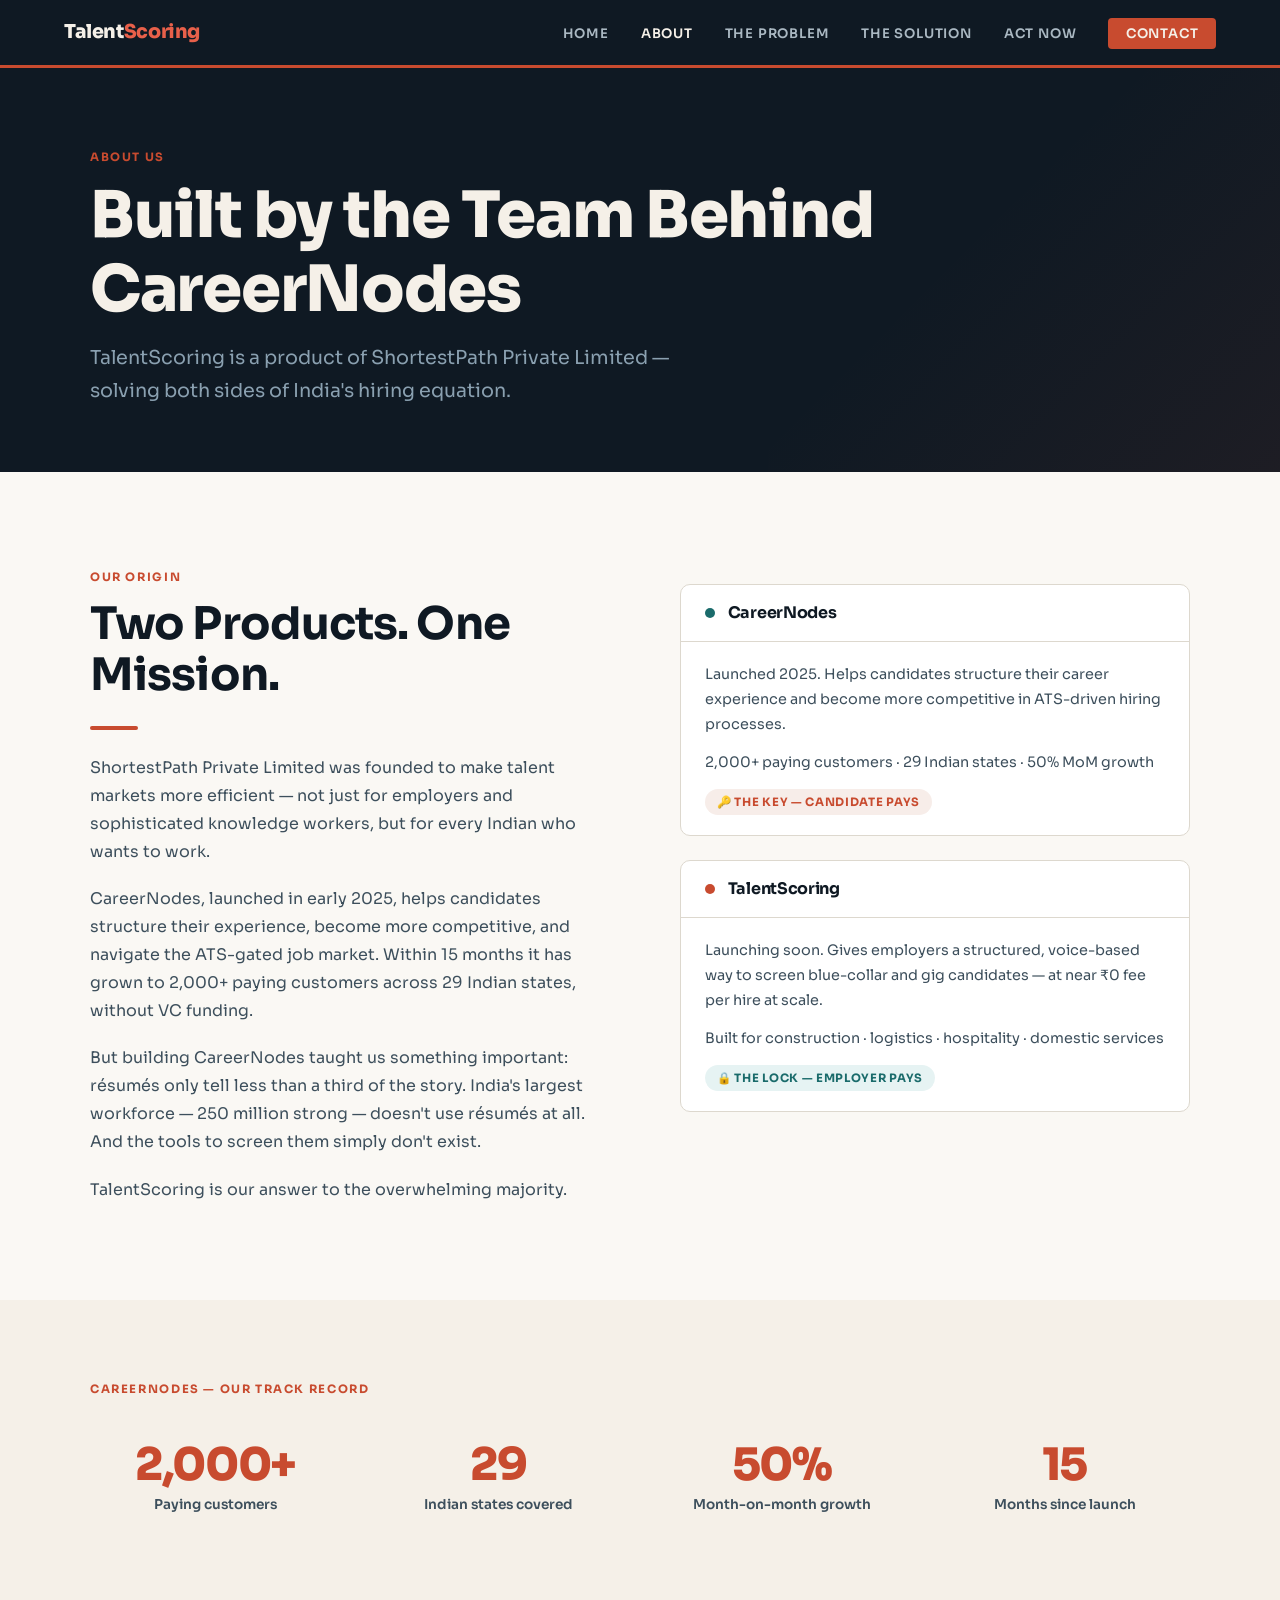
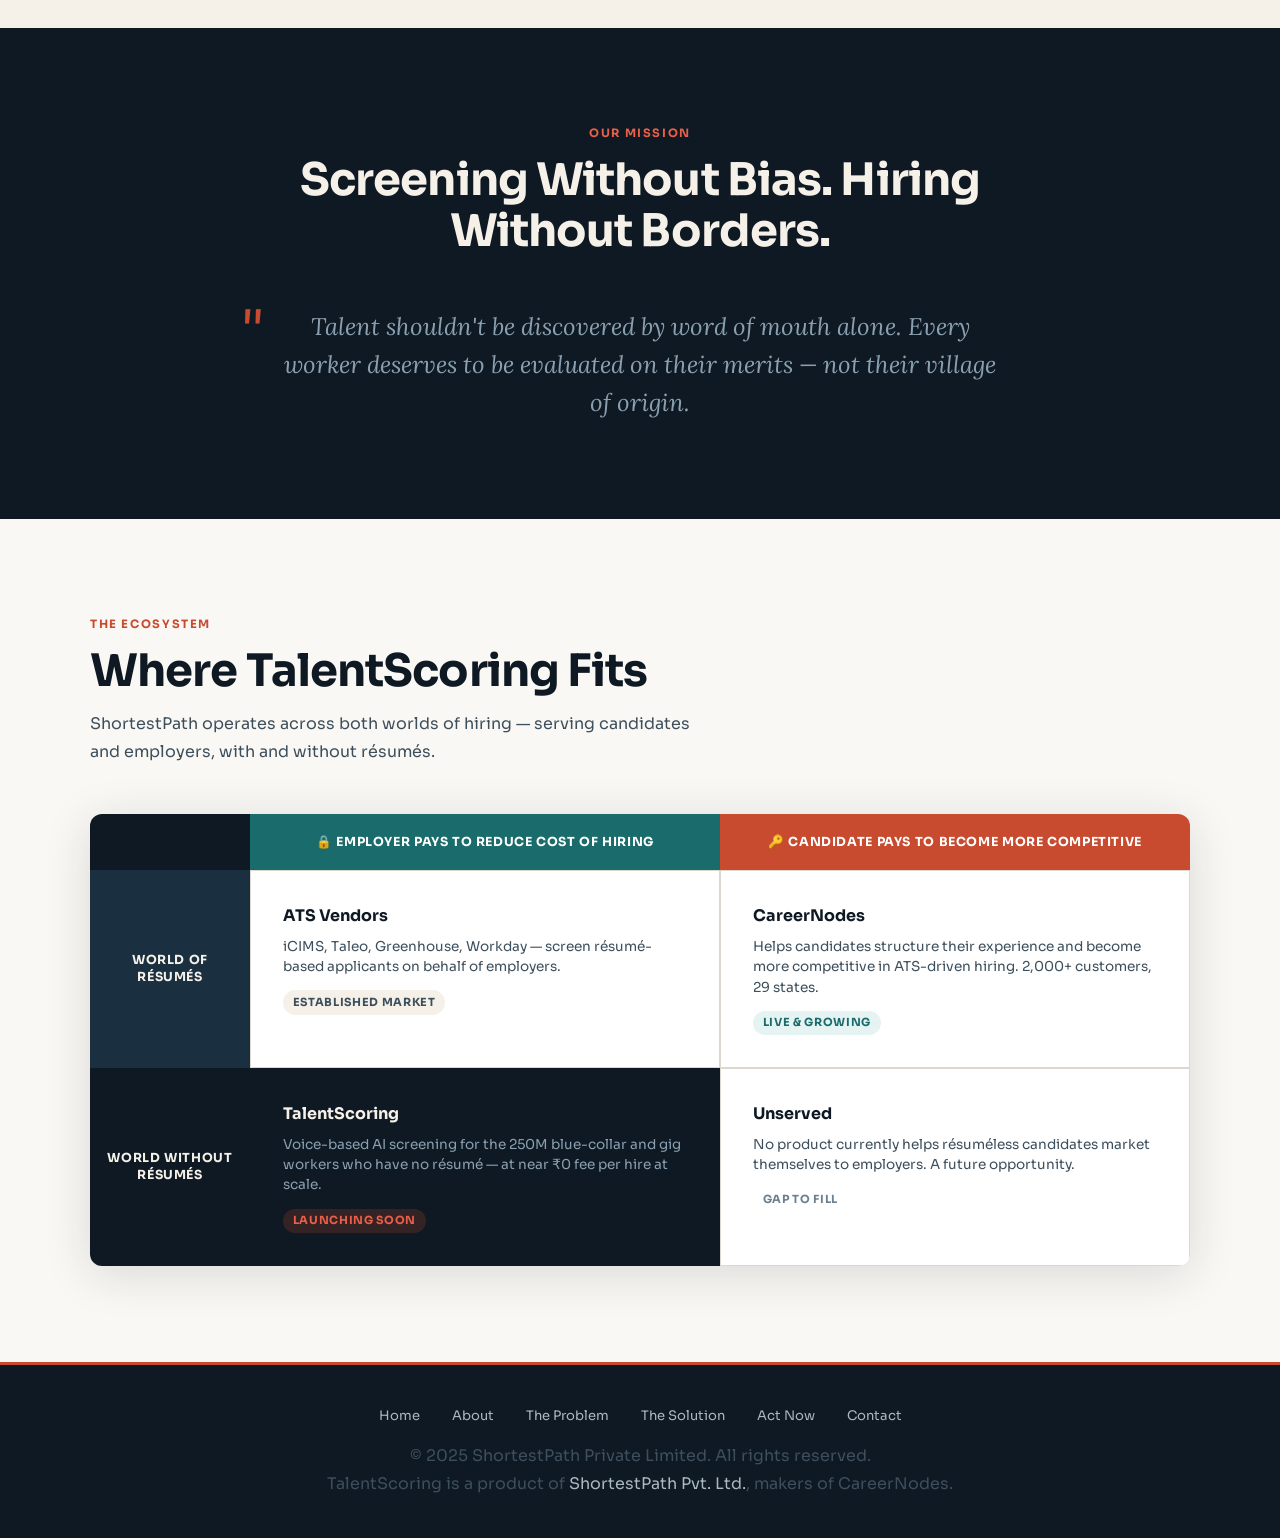
==== about.html @ 799c39f5 "Add files via upload" ====
<!DOCTYPE html>
<html lang="en">
<head>
  <meta charset="UTF-8" />
  <meta name="viewport" content="width=device-width, initial-scale=1.0" />
  <title>About — TalentScoring</title>
  <meta name="description" content="TalentScoring is a product of ShortestPath Private Limited, makers of CareerNodes." />
  <link rel="stylesheet" href="style.css" />
  <style>
    .origin-section {
      padding: 6rem 5%;
      background: var(--warm-white);
    }
    .origin-inner {
      max-width: 1100px;
      margin: 0 auto;
      display: grid;
      grid-template-columns: 1fr 1fr;
      gap: 5rem;
      align-items: start;
    }
    .origin-text h2 { margin-bottom: 1rem; }
    .origin-text .divider { margin-bottom: 1.5rem; }

    .origin-aside { padding-top: 1rem; }

    .product-card {
      background: white;
      border: 1px solid var(--border);
      border-radius: 10px;
      overflow: hidden;
      margin-bottom: 1.5rem;
      transition: box-shadow 0.2s;
    }
    .product-card:hover { box-shadow: var(--shadow-lg); }

    .product-card-header {
      padding: 1.2rem 1.5rem;
      display: flex;
      align-items: center;
      gap: 0.8rem;
      border-bottom: 1px solid var(--border);
    }

    .product-dot {
      width: 10px; height: 10px; border-radius: 50%;
    }

    .product-card-header h3 { font-size: 1rem; font-weight: 700; }
    .product-card-body { padding: 1.2rem 1.5rem; }
    .product-card-body p { font-size: 0.9rem; margin-bottom: 0.8rem; }
    .product-tag {
      display: inline-block;
      font-size: 0.72rem;
      font-weight: 700;
      letter-spacing: 0.06em;
      text-transform: uppercase;
      padding: 0.25rem 0.75rem;
      border-radius: 100px;
    }

    .key-tag { background: var(--accent-pale); color: var(--accent); }
    .lock-tag { background: #e6f3f3; color: var(--teal); }

    /* Mission section */
    .mission-section {
      background: var(--ink);
      padding: 6rem 5%;
    }
    .mission-inner {
      max-width: 800px;
      margin: 0 auto;
      text-align: center;
    }
    .mission-inner .section-label { color: var(--accent-light); }
    .mission-inner h2 { color: var(--cream); margin-bottom: 1.5rem; }

    blockquote {
      font-family: 'Lora', serif;
      font-size: 1.5rem;
      font-style: italic;
      color: #8aa0b0;
      line-height: 1.6;
      position: relative;
      padding: 0 2rem;
    }
    blockquote::before {
      content: '"';
      position: absolute;
      left: 0;
      top: -0.5rem;
      font-size: 4rem;
      color: var(--accent);
      line-height: 1;
      font-family: 'Lora', serif;
    }

    /* Stats row */
    .stats-section {
      background: var(--cream);
      padding: 5rem 5%;
    }
    .stats-inner {
      max-width: 1100px;
      margin: 0 auto;
    }
    .stats-row {
      display: grid;
      grid-template-columns: repeat(4, 1fr);
      gap: 2rem;
      text-align: center;
    }
    .stat-box {
      padding: 2rem 1rem;
    }
    .stat-box .stat-number { font-size: 2.8rem; }

    /* Ecosystem / 2x2 matrix section */
    .ecosystem-section {
      padding: 6rem 5%;
      background: var(--warm-white);
    }
    .ecosystem-inner {
      max-width: 1100px;
      margin: 0 auto;
    }
    .ecosystem-inner h2 { margin-bottom: 0.8rem; }
    .ecosystem-inner > p { max-width: 600px; margin-bottom: 3rem; }

    .matrix-wrap {
      display: grid;
      grid-template-columns: 160px 1fr 1fr;
      grid-template-rows: 56px 1fr 1fr;
      gap: 0;
      border-radius: 12px;
      overflow: hidden;
      box-shadow: var(--shadow-lg);
    }

    /* corner cell */
    .matrix-corner {
      background: var(--ink);
      grid-column: 1;
      grid-row: 1;
    }

    /* column headers */
    .matrix-col-header {
      display: flex;
      align-items: center;
      justify-content: center;
      text-align: center;
      padding: 0.8rem 1.2rem;
      font-size: 0.78rem;
      font-weight: 700;
      letter-spacing: 0.05em;
      text-transform: uppercase;
      line-height: 1.3;
    }
    .matrix-col-header.lock {
      background: var(--teal);
      color: white;
    }
    .matrix-col-header.key {
      background: var(--accent);
      color: white;
    }

    /* row headers */
    .matrix-row-header {
      display: flex;
      align-items: center;
      justify-content: center;
      padding: 1.5rem 1rem;
      font-size: 0.78rem;
      font-weight: 700;
      letter-spacing: 0.05em;
      text-transform: uppercase;
      text-align: center;
      line-height: 1.4;
      color: var(--cream);
    }
    .matrix-row-header.resume-row { background: #1a3040; }
    .matrix-row-header.resumeless-row { background: #0f1923; }

    /* cells */
    .matrix-cell {
      padding: 2rem;
      border: 1px solid var(--border);
      background: white;
      display: flex;
      flex-direction: column;
      gap: 0.5rem;
    }
    .matrix-cell.highlight {
      background: var(--ink);
      border-color: var(--ink);
    }
    .matrix-cell .cell-product {
      font-size: 1rem;
      font-weight: 700;
      color: var(--ink);
    }
    .matrix-cell.highlight .cell-product { color: var(--cream); }
    .matrix-cell .cell-desc {
      font-size: 0.85rem;
      color: var(--ink-muted);
      line-height: 1.5;
      margin: 0;
    }
    .matrix-cell.highlight .cell-desc { color: #8aa0b0; }
    .matrix-cell .cell-tag {
      display: inline-block;
      font-size: 0.7rem;
      font-weight: 700;
      letter-spacing: 0.06em;
      text-transform: uppercase;
      padding: 0.2rem 0.6rem;
      border-radius: 100px;
      margin-top: 0.3rem;
      width: fit-content;
    }
    .tag-careernodes { background: #e6f3f3; color: var(--teal); }
    .tag-ats { background: var(--cream); color: var(--ink-muted); }
    .tag-talentscoring { background: rgba(200,75,47,0.2); color: var(--accent-light); }
    .tag-gap { background: rgba(255,255,255,0.08); color: #6b8090; }

    @media (max-width: 900px) {
      .origin-inner { grid-template-columns: 1fr; gap: 2rem; }
      .stats-row { grid-template-columns: 1fr 1fr; }
      .matrix-wrap {
        grid-template-columns: 100px 1fr 1fr;
      }
      .matrix-col-header { font-size: 0.68rem; padding: 0.6rem; }
      .matrix-row-header { font-size: 0.68rem; padding: 1rem 0.5rem; }
      .matrix-cell { padding: 1.2rem; }
    }
    @media (max-width: 600px) {
      .stats-row { grid-template-columns: 1fr 1fr; }
      .matrix-wrap {
        grid-template-columns: 1fr;
        grid-template-rows: unset;
      }
      .matrix-corner { display: none; }
      .matrix-col-header, .matrix-row-header { grid-column: unset; }
    }
  </style>
</head>
<body>

<nav>
  <a href="index.html" class="nav-logo">Talent<span>Scoring</span></a>
  <ul class="nav-links">
    <li><a href="index.html">Home</a></li>
    <li><a href="about.html" class="active">About</a></li>
    <li><a href="problem.html">The Problem</a></li>
    <li><a href="solution.html">The Solution</a></li>
    <li><a href="market.html">Act Now</a></li>
    <li><a href="contact.html" class="nav-cta">Contact</a></li>
  </ul>
</nav>

<main>

  <div class="page-hero">
    <div class="page-hero-inner">
      <div class="section-label">About Us</div>
      <h1>Built by the Team Behind CareerNodes</h1>
      <div class="lead">TalentScoring is a product of ShortestPath Private Limited — solving both sides of India's hiring equation.</div>
    </div>
  </div>

  <section class="origin-section">
    <div class="origin-inner">
      <div class="origin-text">
        <div class="section-label">Our Origin</div>
        <h2>Two Products. One Mission.</h2>
        <div class="divider"></div>
        <p>ShortestPath Private Limited was founded to make talent markets more efficient — not just for employers and sophisticated knowledge workers, but for every Indian who wants to work.</p>
        <p>CareerNodes, launched in early 2025, helps candidates structure their experience, become more competitive, and navigate the ATS-gated job market. Within 15 months it has grown to 2,000+ paying customers across 29 Indian states, without VC funding.</p>
        <p>But building CareerNodes taught us something important: résumés only tell less than a third of the story. India's largest workforce — 250 million strong — doesn't use résumés at all. And the tools to screen them simply don't exist.</p>
        <p>TalentScoring is our answer to the overwhelming majority.</p>
      </div>
      <div class="origin-aside">
        <div class="product-card">
          <div class="product-card-header">
            <div class="product-dot" style="background: var(--teal);"></div>
            <h3>CareerNodes</h3>
          </div>
          <div class="product-card-body">
            <p>Launched 2025. Helps candidates structure their career experience and become more competitive in ATS-driven hiring processes.</p>
            <p>2,000+ paying customers · 29 Indian states · 50% MoM growth</p>
            <span class="product-tag key-tag">🔑 The Key — candidate pays</span>
          </div>
        </div>
        <div class="product-card">
          <div class="product-card-header">
            <div class="product-dot" style="background: var(--accent);"></div>
            <h3>TalentScoring</h3>
          </div>
          <div class="product-card-body">
            <p>Launching soon. Gives employers a structured, voice-based way to screen blue-collar and gig candidates — at near ₹0 fee per hire at scale.</p>
            <p>Built for construction · logistics · hospitality · domestic services</p>
            <span class="product-tag lock-tag">🔒 The Lock — employer pays</span>
          </div>
        </div>
      </div>
    </div>
  </section>

  <section class="stats-section">
    <div class="stats-inner">
      <div class="section-label">CareerNodes — Our Track Record</div>
      <div class="stats-row">
        <div class="stat-box">
          <div class="stat-number">2,000+</div>
          <div class="stat-label">Paying customers</div>
        </div>
        <div class="stat-box">
          <div class="stat-number">29</div>
          <div class="stat-label">Indian states covered</div>
        </div>
        <div class="stat-box">
          <div class="stat-number">50%</div>
          <div class="stat-label">Month-on-month growth</div>
        </div>
        <div class="stat-box">
          <div class="stat-number">15</div>
          <div class="stat-label">Months since launch</div>
        </div>
      </div>
    </div>
  </section>

  <section class="mission-section">
    <div class="mission-inner">
      <div class="section-label">Our Mission</div>
      <h2>Screening Without Bias. Hiring Without Borders.</h2>
      <br/>
      <blockquote>
        Talent shouldn't be discovered by word of mouth alone. Every worker deserves to be evaluated on their merits — not their village of origin.
      </blockquote>
    </div>
  </section>

  <section class="ecosystem-section">
    <div class="ecosystem-inner">
      <div class="section-label">The Ecosystem</div>
      <h2>Where TalentScoring Fits</h2>
      <p>ShortestPath operates across both worlds of hiring — serving candidates and employers, with and without résumés.</p>

      <div class="matrix-wrap">
        <!-- Row 1: corner + col headers -->
        <div class="matrix-corner"></div>
        <div class="matrix-col-header lock">🔒 Employer pays to reduce cost of hiring</div>
        <div class="matrix-col-header key">🔑 Candidate pays to become more competitive</div>

        <!-- Row 2: World of résumés -->
        <div class="matrix-row-header resume-row">World of<br>Résumés</div>
        <div class="matrix-cell">
          <div class="cell-product">ATS Vendors</div>
          <p class="cell-desc">iCIMS, Taleo, Greenhouse, Workday — screen résumé-based applicants on behalf of employers.</p>
          <span class="cell-tag tag-ats">Established market</span>
        </div>
        <div class="matrix-cell">
          <div class="cell-product">CareerNodes</div>
          <p class="cell-desc">Helps candidates structure their experience and become more competitive in ATS-driven hiring. 2,000+ customers, 29 states.</p>
          <span class="cell-tag tag-careernodes">Live &amp; growing</span>
        </div>

        <!-- Row 3: World without résumés -->
        <div class="matrix-row-header resumeless-row">World Without<br>Résumés</div>
        <div class="matrix-cell highlight">
          <div class="cell-product">TalentScoring</div>
          <p class="cell-desc">Voice-based AI screening for the 250M blue-collar and gig workers who have no résumé — at near ₹0 fee per hire at scale.</p>
          <span class="cell-tag tag-talentscoring">Launching soon</span>
        </div>
        <div class="matrix-cell">
          <div class="cell-product">Unserved</div>
          <p class="cell-desc">No product currently helps résuméless candidates market themselves to employers. A future opportunity.</p>
          <span class="cell-tag tag-gap">Gap to fill</span>
        </div>
      </div>
    </div>
  </section>

</main>

<footer>
  <div class="footer-inner">
    <div class="footer-links">
      <a href="index.html">Home</a>
      <a href="about.html">About</a>
      <a href="problem.html">The Problem</a>
      <a href="solution.html">The Solution</a>
      <a href="market.html">Act Now</a>
      <a href="contact.html">Contact</a>
    </div>
    <p>© 2025 ShortestPath Private Limited. All rights reserved.<br>
    TalentScoring is a product of <a href="#">ShortestPath Pvt. Ltd.</a>, makers of CareerNodes.</p>
  </div>
</footer>

</body>
</html>
---- style.css ----
@import url('https://fonts.googleapis.com/css2?family=Sora:wght@300;400;600;700;800&family=Lora:ital,wght@0,400;0,600;1,400&display=swap');

:root {
  --ink: #0f1923;
  --ink-muted: #3d4f5c;
  --cream: #f5f0e8;
  --warm-white: #faf8f4;
  --accent: #c84b2f;
  --accent-light: #e8604a;
  --accent-pale: #f7ede9;
  --teal: #1a6b6b;
  --teal-light: #228b8b;
  --gold: #c49a2a;
  --border: #ddd8ce;
  --shadow: 0 2px 24px rgba(15,25,35,0.08);
  --shadow-lg: 0 8px 48px rgba(15,25,35,0.14);
}

* { margin: 0; padding: 0; box-sizing: border-box; }

html { scroll-behavior: smooth; }

body {
  font-family: 'Sora', sans-serif;
  background: var(--warm-white);
  color: var(--ink);
  line-height: 1.6;
}

/* ── NAV ── */
nav {
  position: sticky;
  top: 0;
  z-index: 100;
  background: var(--ink);
  border-bottom: 3px solid var(--accent);
  padding: 0 5%;
  display: flex;
  align-items: center;
  justify-content: space-between;
  height: 68px;
}

.nav-logo {
  font-size: 1.2rem;
  font-weight: 800;
  color: var(--cream);
  text-decoration: none;
  letter-spacing: -0.02em;
}

.nav-logo span {
  color: var(--accent-light);
}

.nav-links {
  display: flex;
  gap: 2rem;
  list-style: none;
}

.nav-links a {
  color: #aab8c2;
  text-decoration: none;
  font-size: 0.82rem;
  font-weight: 600;
  letter-spacing: 0.06em;
  text-transform: uppercase;
  transition: color 0.2s;
}

.nav-links a:hover,
.nav-links a.active {
  color: var(--cream);
}

.nav-cta {
  background: var(--accent);
  color: var(--cream) !important;
  padding: 0.45rem 1.1rem;
  border-radius: 4px;
  transition: background 0.2s !important;
}

.nav-cta:hover {
  background: var(--accent-light);
  color: white !important;
}

/* ── FOOTER ── */
footer {
  background: var(--ink);
  color: #6b8090;
  text-align: center;
  padding: 2.5rem 5%;
  font-size: 0.82rem;
  border-top: 3px solid var(--accent);
}

footer a { color: #aab8c2; text-decoration: none; }
footer a:hover { color: var(--cream); }
footer .footer-inner { max-width: 900px; margin: 0 auto; }
footer .footer-links { margin-bottom: 1rem; display: flex; gap: 2rem; justify-content: center; flex-wrap: wrap; }

/* ── SHARED SECTION STYLES ── */
.section {
  padding: 6rem 5%;
  max-width: 1100px;
  margin: 0 auto;
}

.section-label {
  font-size: 0.72rem;
  font-weight: 700;
  letter-spacing: 0.14em;
  text-transform: uppercase;
  color: var(--accent);
  margin-bottom: 0.8rem;
}

h1, h2, h3 {
  font-family: 'Sora', sans-serif;
  line-height: 1.15;
  letter-spacing: -0.02em;
}

h1 { font-size: clamp(2.4rem, 5vw, 4rem); font-weight: 800; }
h2 { font-size: clamp(1.8rem, 3.5vw, 2.8rem); font-weight: 700; }
h3 { font-size: 1.3rem; font-weight: 600; }

p { font-size: 1rem; line-height: 1.75; color: var(--ink-muted); margin-bottom: 1.2rem; }
p:last-child { margin-bottom: 0; }

.lead {
  font-size: 1.2rem;
  line-height: 1.7;
  color: var(--ink-muted);
}

.btn {
  display: inline-block;
  padding: 0.85rem 2rem;
  font-family: 'Sora', sans-serif;
  font-size: 0.88rem;
  font-weight: 700;
  letter-spacing: 0.04em;
  text-decoration: none;
  border-radius: 4px;
  transition: all 0.2s;
  cursor: pointer;
  border: none;
}

.btn-primary {
  background: var(--accent);
  color: white;
}
.btn-primary:hover { background: var(--accent-light); transform: translateY(-1px); box-shadow: 0 4px 20px rgba(200,75,47,0.3); }

.btn-outline {
  background: transparent;
  color: var(--ink);
  border: 2px solid var(--ink);
}
.btn-outline:hover { background: var(--ink); color: white; }

.btn-outline-white {
  background: transparent;
  color: white;
  border: 2px solid rgba(255,255,255,0.5);
}
.btn-outline-white:hover { border-color: white; background: rgba(255,255,255,0.1); }

/* ── PAGE HERO ── */
.page-hero {
  background: var(--ink);
  padding: 5rem 5% 4rem;
  position: relative;
  overflow: hidden;
}

.page-hero::before {
  content: '';
  position: absolute;
  top: 0; right: 0;
  width: 40%;
  height: 100%;
  background: linear-gradient(135deg, transparent 40%, rgba(200,75,47,0.08));
  pointer-events: none;
}

.page-hero-inner {
  max-width: 1100px;
  margin: 0 auto;
}

.page-hero h1 { color: var(--cream); margin-bottom: 1rem; }
.page-hero .lead { color: #8aa0b0; max-width: 620px; }

/* ── DIVIDER ── */
.divider {
  width: 48px;
  height: 4px;
  background: var(--accent);
  border-radius: 2px;
  margin: 1.5rem 0;
}

/* ── CARD ── */
.card {
  background: white;
  border: 1px solid var(--border);
  border-radius: 8px;
  padding: 2rem;
  box-shadow: var(--shadow);
}

/* ── GRID ── */
.grid-2 { display: grid; grid-template-columns: 1fr 1fr; gap: 2rem; }
.grid-3 { display: grid; grid-template-columns: repeat(3, 1fr); gap: 2rem; }

@media (max-width: 768px) {
  .grid-2, .grid-3 { grid-template-columns: 1fr; }
  .nav-links { display: none; }
  .section { padding: 4rem 5%; }
}

/* ── HIGHLIGHT BOX ── */
.highlight-box {
  background: var(--accent-pale);
  border-left: 4px solid var(--accent);
  border-radius: 0 8px 8px 0;
  padding: 1.5rem 2rem;
  margin: 2rem 0;
}

.highlight-box p { color: var(--ink); font-style: italic; font-family: 'Lora', serif; font-size: 1.1rem; }

/* ── STAT ── */
.stat-number {
  font-size: 3rem;
  font-weight: 800;
  color: var(--accent);
  line-height: 1;
  letter-spacing: -0.03em;
}

.stat-label {
  font-size: 0.85rem;
  color: var(--ink-muted);
  margin-top: 0.4rem;
  font-weight: 600;
}

/* ── HINDI TEXT ── */
.hindi {
  font-family: 'Lora', serif;
  font-style: italic;
  color: var(--teal);
  font-size: 1.05rem;
}

/* ── PAGE TRANSITION ── */
@keyframes fadeUp {
  from { opacity: 0; transform: translateY(20px); }
  to { opacity: 1; transform: translateY(0); }
}

main { animation: fadeUp 0.4s ease both; }
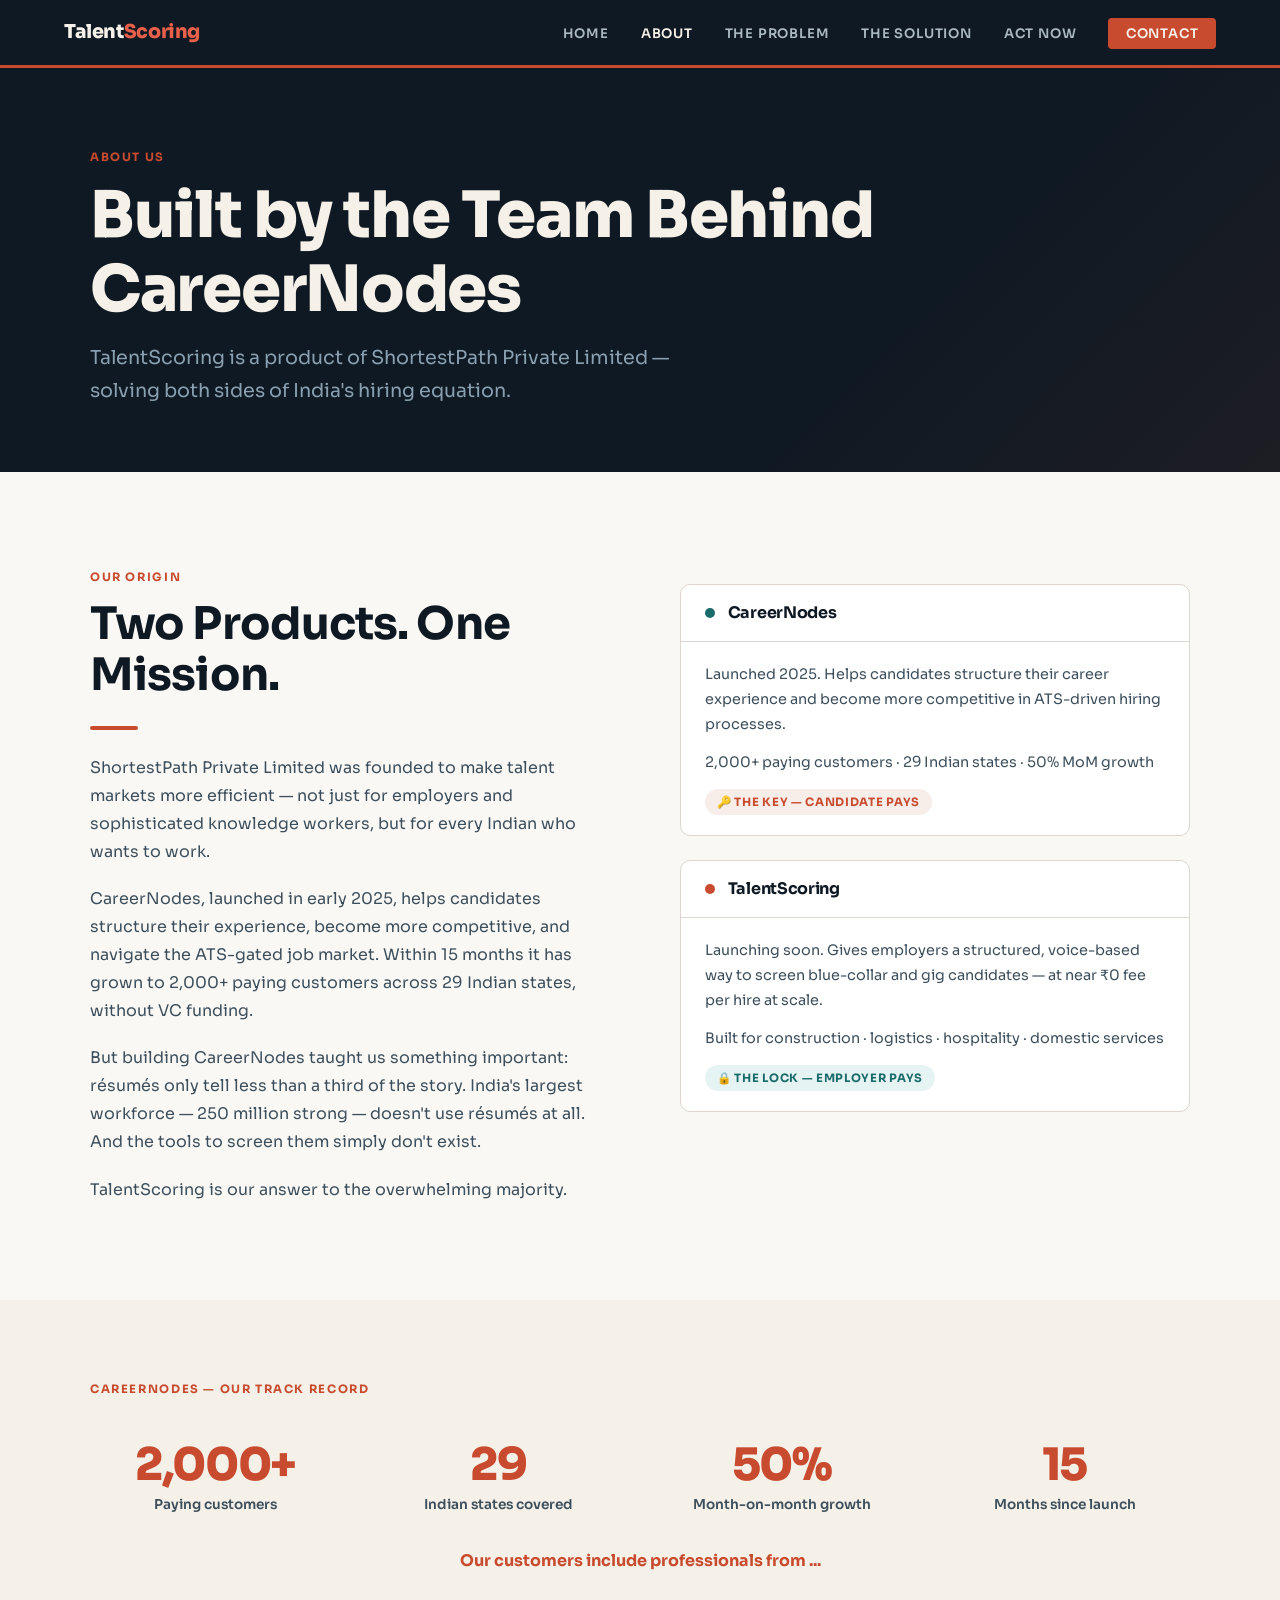
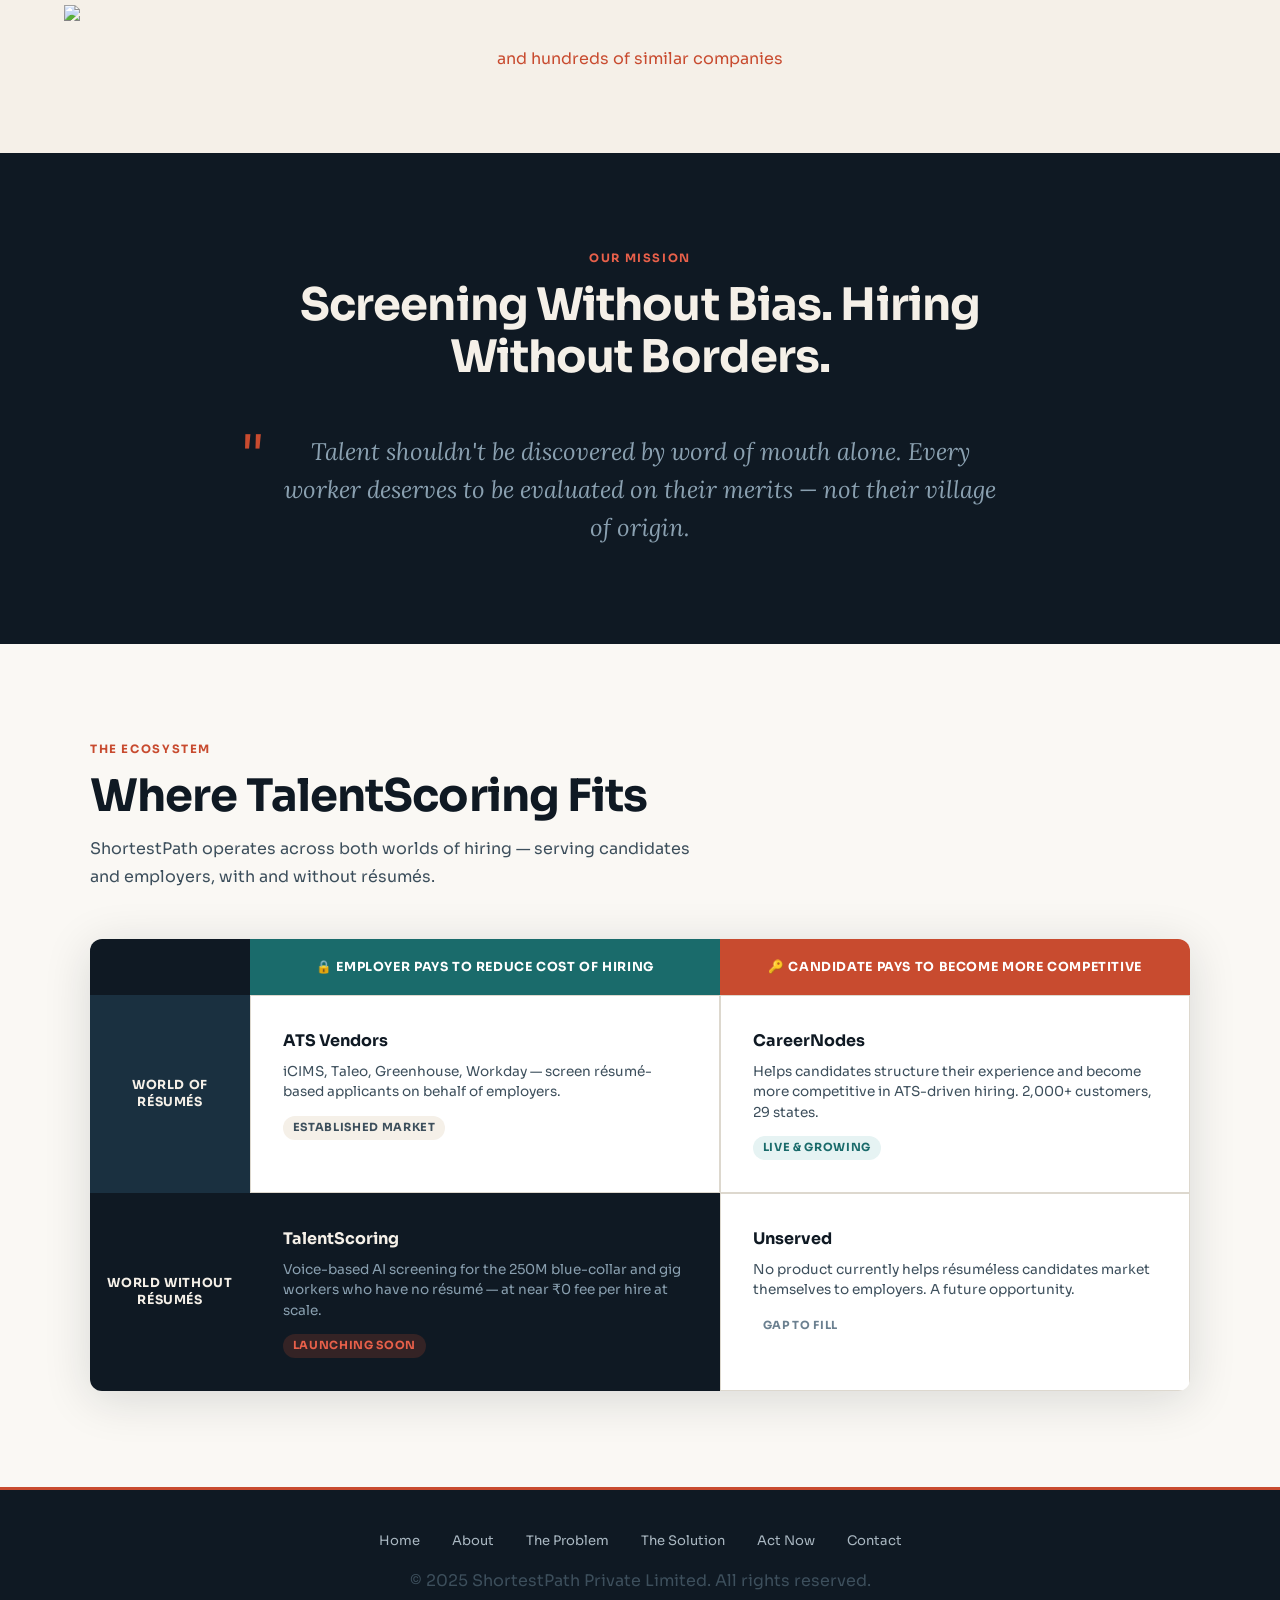
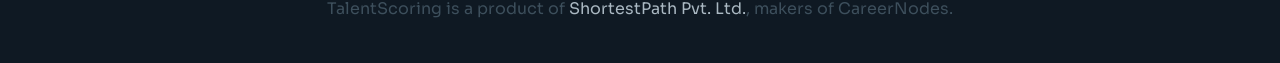
==== commit dd6c4d25: "social proofing" ====
--- a/about.html
+++ b/about.html
@@ -243,6 +243,19 @@
       }
       .matrix-corner { display: none; }
       .matrix-col-header, .matrix-row-header { grid-column: unset; }
+    }
+    .prof {
+      background-color: rgba(241,244,248,var(--bs-bg-opacity))!important
+    }
+    .professionals {
+      max-width: 100%;
+      height: auto;
+      margin-top: 2rem;
+      margin-bottom: 1rem;
+    }
+    .pro {
+      text-align:center;
+      color: #C84B2F;
     }
   </style>
 </head>
@@ -309,7 +322,7 @@
   </section>
 
   <section class="stats-section">
-    <div class="stats-inner">
+    <div class="stats-inner prof">
       <div class="section-label">CareerNodes — Our Track Record</div>
       <div class="stats-row">
         <div class="stat-box">
@@ -329,6 +342,11 @@
           <div class="stat-label">Months since launch</div>
         </div>
       </div>
+    </div>
+    <div>
+      <h4 class="pro">Our customers include professionals from ...</h4>
+      <img src="./professionals.png" class="professionals">
+      <p class="pro">and hundreds of similar companies</p>
     </div>
   </section>
 
